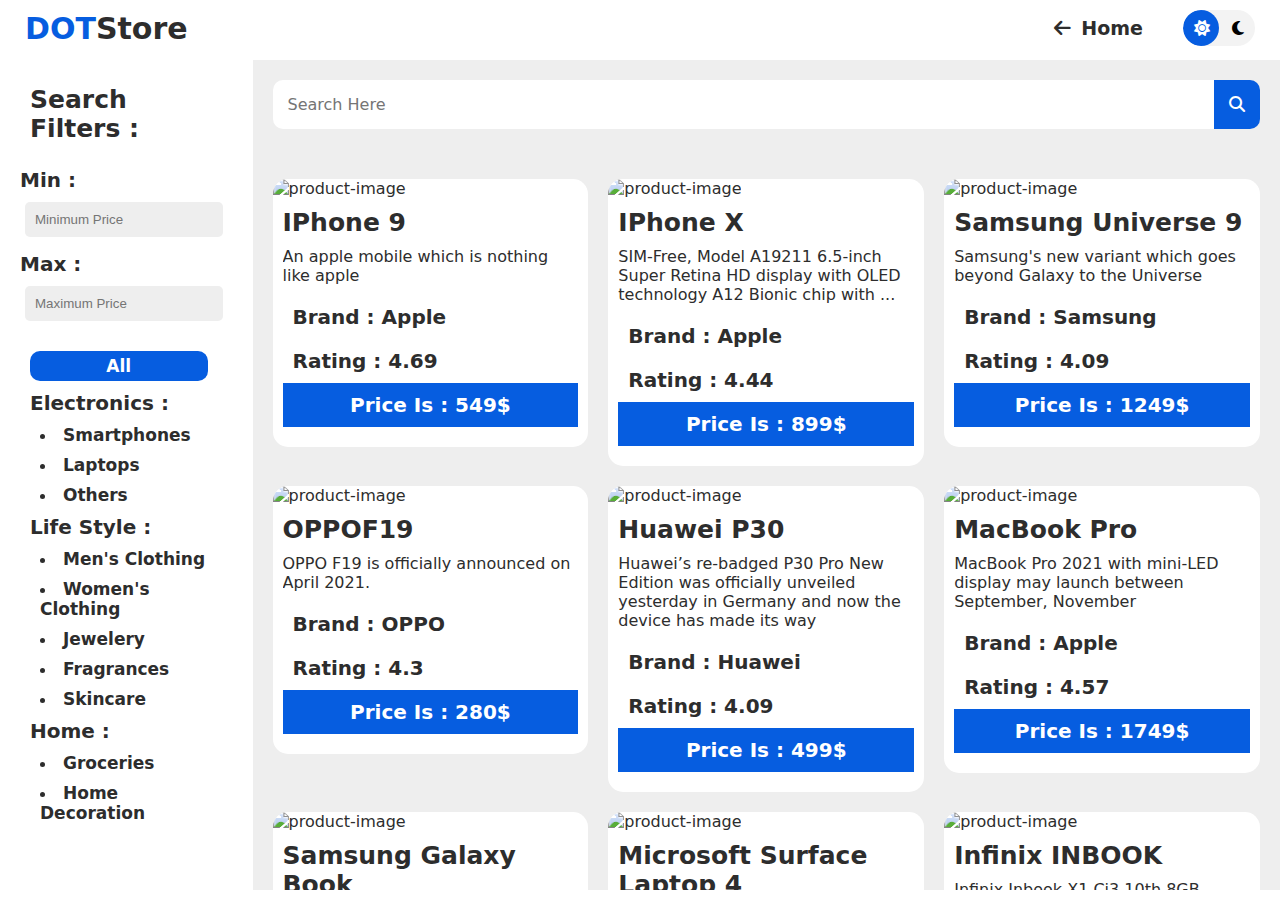
==== product.html @ b90bd502 "first commit" ====
<!DOCTYPE html>
<html data-theme="light">
  <head>
    <title>DOTStore | Our Products</title>
    <meta charset="UTF-8" />
    <meta name="viewport" content="width=device-width, initial-scale=1.0" />
    <meta name="description" content="NOVER MOHSEN" />
    <link rel="shortcut icon" href="assets/nover.png" type="image/x-icon" />
    <link rel="stylesheet" href="style/all.min.css" />
    <link rel="stylesheet" href="style/main.css" />
    <link rel="stylesheet" href="style/products.css" />
  </head>
  <body>
    <header>
      <div class="left-side">
        <h2><span>dot</span>Store</h2>
        <a class="bar" id="bar">
          <span></span>
          <span></span>
          <span></span>
        </a>
      </div>
      <div class="overlay" id="overlay"></div>
      <div class="right-side" id="right-side">
        <ul>
          <li>
            <a href="index.html"><i class="fa-solid fa-arrow-left"></i>home</a>
          </li>
          <li>
            <button class="toggle-btn" id="toggle-btn">
              <div class="toggle-content">
                <span class="light"><i class="fa-solid fa-sun"></i></span>
                <span class="dark"><i class="fa-solid fa-moon"></i></span>
              </div>
            </button>
          </li>
        </ul>
      </div>
    </header>
    <main>
      <aside id="aside-bar">
        <h3 class="title-side">search filters :</h3>
        <div class="range-side">
          <label for="min-price">min :</label>
          <input type="text" placeholder="minimum price" id="min-price" />
          <label for="max-price">max :</label>
          <input type="text" placeholder="maximum price" id="max-price" />
        </div>
        <div class="btns-side" id="btns-side">
          <ul>
            <li data-filter="all">all</li>
            <h4>electronics :</h4>
            <li data-filter="smartphones">smartphones</li>
            <li data-filter="laptops">laptops</li>
            <li data-filter="electronics">Others</li>
            <h4>life style :</h4>
            <li data-filter="men's clothing">men's clothing</li>
            <li data-filter="women's clothing">women's clothing</li>
            <li data-filter="jewelery">jewelery</li>
            <li data-filter="fragrances">fragrances</li>
            <li data-filter="skincare">skincare</li>
            <h4>home :</h4>
            <li data-filter="groceries">groceries</li>
            <li data-filter="home-decoration">home decoration</li>
          </ul>
        </div>
      </aside>
      <div class="container-side">
        <div class="seacrh-box">
          <button class="bar-btn" id="bar-btn">
            <i class="fa-solid fa-chart-bar"></i>
          </button>
          <div class="search-content">
            <input type="search" placeholder="Search Here" id="search-input" />
            <label for="search-input">
              <i class="fa-solid fa-magnifying-glass"></i
            ></label>
          </div>
        </div>
        <div class="product-container" id="products-container"></div>
      </div>
    </main>
    <script src="javascript-file/header.js"></script>
    <script src="javascript-file/products.js"></script>
  </body>
</html>
---- style/main.css ----
* {
  box-sizing: border-box;
  margin: 0;
  padding: 0;
}
html {
  scroll-behavior: smooth;
}
:root[data-theme="light"] {
  --main-color-blue: hsl(216.06deg 94.78% 45.1%);
  --main-color-inverted: #2d2d2d;
  --color-white: white;
  --color-overlay: #eee;
  --main-transition: 0.3s;
}
:root[data-theme="dark"] {
  --main-color-blue: hsl(216.06deg 94.78% 45.1%);
  --main-color-inverted: white;
  --color-white: #151515;
  --color-overlay: rgba(255, 255, 255, 0.05);
  --main-transition: 0.3s;
  color-scheme: light dark;
}
body {
  margin: 0;
  padding: 0;
  font-family: system-ui, "Open Sans", "Helvetica Neue", sans-serif;
  overflow-x: hidden;
  background-color: var(--color-white);
  transition: 0.3s;
}
ul li {
  list-style: none;
}
a {
  text-decoration: none;
}
input:focus {
  outline: none;
}
.app {
  position: relative;
}
.srollToTop-btn {
  font-size: 20px;
  position: fixed;
  right: 10px;
  bottom: 10px;
  padding: 10px 15px;
  background-color: var(--main-color-blue);
  color: var(--color-white);
  border: none;
  border-radius: 50%;
  z-index: 999;
  display: none;
  animation: show-out 1s linear;
  cursor: pointer;
}
.srollToTop-btn.active {
  display: block;
}
.container {
  margin: 0 auto;
  padding: 30px 20px;
  width: 85%;
}
@media (max-width: 750px) {
  .container {
    width: 100%;
  }
}
.title {
  width: fit-content;
  margin: 50px auto;
  font-size: 35px;
  color: var(--main-color-inverted);
  text-transform: capitalize;
  position: relative;
}
.title::before {
  content: "";
  position: absolute;
  top: -10%;
  left: -3%;
  height: 100%;
  width: 100%;
  background-color: var(--main-color-inverted);
}
.title h3 {
  position: relative;
  z-index: 99;
  color: var(--color-white);
  background-color: var(--main-color-blue);
  padding: 10px;
}
@media (max-width: 750px) {
  .title h3 {
    font-size: 23px;
  }
}

@keyframes show-out {
  0% {
    opacity: 0;
  }
  100% {
    opacity: 1;
  }
}

header {
  width: 100%;
  background-color: var(--color-white);
  padding: 10px 25px;
  display: flex;
  justify-content: space-evenly;
  align-items: center;
  position: fixed;
  top: 0;
  left: 0;
  z-index: 9999;
}
header.active {
  box-shadow: 2px 2px 4px 3px rgba(0, 0, 0, 0.064);
  animation: show-out 0.5s linear;
}
header .left-side {
  display: flex;
  align-items: center;
  gap: 20px;
}
header .left-side h2 {
  font-size: 30px;
  color: var(--main-color-inverted);
}
header .left-side h2 span {
  text-transform: uppercase;
  color: var(--main-color-blue);
}
.right-side ul a {
  color: white;
  font-size: 19px;
  font-weight: 600;
  text-transform: capitalize;
  position: relative;
  z-index: 1;
  padding: 5px 10px;
  border-radius: 5px;
  transition: var(--main-transition);
}
.right-side ul a i {
  margin-right: 10px;
}

.right-side ul a:hover {
  color: white;
  background-color: var(--main-color-blue);
}
.right-side ul a:active {
  color: white;
  background-color: var(--main-color-blue);
}

@media (min-width: 750px) {
  .right-side ul {
    display: flex;
    align-items: center;
    gap: 30px;
  }
  .right-side ul a {
    color: var(--main-color-inverted);
    font-size: 19px;
    font-weight: 600;
    text-transform: capitalize;
    position: relative;
    z-index: 1;
    padding: 5px 10px;
    border-radius: 5px;
    transition: var(--main-transition);
  }
  .right-side ul a:hover {
    color: white;
    background-color: var(--main-color-blue);
  }
}
.toggle-btn {
  all: unset;
  background-color: #f3f3f3;
  border-radius: 70px;
  overflow: hidden;
}
.toggle-btn .toggle-content {
  display: flex;
}
:is(.toggle-btn .toggle-content) .light,
.dark {
  padding: 5px 1px;
  flex: 1;
  position: relative;
  z-index: 99;
}
.toggle-btn .toggle-content .light {
  color: white;
}
.toggle-btn .toggle-content {
  position: relative;
}
.toggle-btn .toggle-content span i {
  padding: 5px 10px;
}
.toggle-btn .toggle-content::before {
  content: "";
  position: absolute;
  top: 0;
  left: 0;
  width: 50%;
  height: 100%;
  border-radius: 50%;
  background-color: var(--main-color-blue);
  z-index: 0;
  transition: 0.3s;
}
.toggle-btn.active .toggle-content::before {
  left: 50%;
}
.toggle-btn.active .light {
  color: black;
}
.toggle-btn.active .dark {
  color: white;
}

@media (max-width: 750px) {
  header .left-side {
    flex: 1;
  }
  .right-side {
    background-color: hsl(231.43deg 20.59% 13.33%);
    position: absolute;
    right: 0%;
    top: 0;
    width: 60%;
    height: 100vh;
    z-index: 999;
    display: none;
    animation: show-out-l 0.5s cubic-bezier(0.075, 0.82, 0.165, 1);
  }
  @keyframes show-out-l {
    0% {
      right: -100%;
    }
    100% {
      right: 0%;
    }
  }
  .right-side.active {
    display: block;
  }
  header .left-side .bar {
    width: 30px;
    height: 20px;
    display: flex;
    flex-direction: column;
    justify-content: space-between;
    cursor: pointer;
  }
  header .left-side .bar span {
    width: 100%;
    height: 4px;
    background-color: var(--main-color-inverted);
  }
  .right-side.active {
    display: block;
  }
  .right-side ul {
    padding: 40px;
  }
  .right-side ul li {
    margin-bottom: 30px;
  }
  .right-side ul li a {
    position: relative;
    color: white;
    font-size: 20px;
    text-transform: capitalize;
    padding: 5px 10px;
    transition: var(--main-transition);
  }
  .overlay {
    position: absolute;
    top: 0;
    left: o;
    width: 100%;
    height: 100vh;
    background-color: rgba(0, 0, 0, 0.444);
    display: none;
    transition: display 0.3s;
    z-index: 99;
  }
  .overlay.active {
    display: block;
  }
  .left-side {
    justify-content: space-between;
  }
}
---- style/products.css ----
.right-side {
  flex: 1;
}
.right-side ul {
  justify-content: flex-end;
}
header .btn {
  all: unset;
  color: var(--main-color-inverted);
  font-size: 19px;
  font-weight: 600;
  text-transform: capitalize;
  position: relative;
  z-index: 1;
  padding: 5px 10px;
  border-radius: 5px;
  transition: var(--main-transition);
}
header .btn:hover {
  background-color: var(--main-color-blue);
  color: white;
}
main {
  margin-top: 60px;
  width: 100%;
  height: calc(100vh - 70px);
  display: flex;
  align-items: flex-start;
  justify-content: flex-start;
}
main aside {
  height: 100%;
  overflow-y: scroll;
  margin: 0 0 20px 20px;
  padding-right: 30px;
  flex: 1;
}
main aside::-webkit-scrollbar {
  width: 10px;
}
main aside::-webkit-scrollbar-thumb {
  background-color: var(--color-overlay);
  border-radius: 20px;
}
main .title-side {
  font-size: 25px;
  margin: 25px 0 25px 10px;
  text-transform: capitalize;
  color: var(--main-color-inverted);
}
main .range-side label {
  display: block;
  font-size: 20px;
  font-weight: bolder;
  color: var(--main-color-inverted);
  text-transform: capitalize;
}
main .range-side label:last-of-type {
  margin-top: 15px;
}
main .range-side input {
  border: none;
  display: block;
  margin: 10px 5px;
  width: 100%;
  padding: 10px;
  background-color: var(--color-overlay);
  color: var(--main-color-inverted);
  border-radius: 5px;
}
main .range-side input::placeholder {
  text-transform: capitalize;
}
main .container-side {
  flex: 5;
}
main .btns-side {
  padding: 10px;
}
main .btns-side h4 {
  font-size: 20px;
  text-transform: capitalize;
  color: var(--main-color-inverted);
}

main .btns-side ul li {
  color: var(--main-color-inverted);
  font-weight: bolder;
  font-size: 17px;
  border-radius: 10px;
  margin: 10px 0;
  text-transform: capitalize;
  transition: var(--main-transition);
  cursor: pointer;
}
main .btns-side ul li.active {
  text-decoration: underline;
  color: var(--main-color-blue);
}
main .btns-side ul li:not(:first-child) {
  margin-left: 10px;
  list-style: disc;
  list-style-position: inside;
}
main .btns-side ul li:hover {
  transform: scale(1.01);
  text-decoration: underline;
}
main .btns-side ul li:first-child {
  width: 100%;
  text-align: center;
  background-color: var(--main-color-blue);
  color: white;
  padding: 5px;
}
main .container-side {
  overflow-y: scroll;
  margin-left: 5px;
  padding: 20px;
  width: 100%;
  height: 100%;
  background-color: var(--color-overlay);
}
main .container-side .seacrh-box {
  width: 100%;
  display: flex;
  justify-content: center;
  align-items: center;
  gap: 20px;
}
.bar-btn {
  all: unset;
  cursor: pointer;
  padding: 5px 10px;
  color: var(--main-color-blue);
  background-color: white;
  font-size: 23px;
  border-radius: 10px;
  display: none;
}
main .seacrh-box .search-content {
  width: 100%;
  display: flex;
  justify-content: center;
  align-items: center;
  border-radius: 10px;
  overflow: hidden;
}
.seacrh-box .search-content input {
  all: unset;
  padding: 15px;
  color: black;
  background-color: white;
}
main .seacrh-box .search-content input {
  width: 100%;
}
.seacrh-box .search-content label {
  background-color: var(--main-color-blue);
  color: white;
  padding: 15px;
}
@media (max-width: 870px) {
  main .container-side {
    flex: 3;
  }
  main {
    flex-direction: column;
  }
  main aside {
    width: 100%;
    height: 50%;
    flex: none;
    display: none;
    animation: move-out 0.3s linear;
  }
  main aside.active {
    display: block;
    animation: move-out 0.3s linear;
  }
  .bar-btn {
    display: block;
  }
}
@keyframes move-out {
  0% {
    height: 0;
  }
  100% {
    height: 50%;
  }
}
@media (max-width: 1050px) {
  main .container-side {
    flex: 4;
  }
}
.product-container {
  margin: 50px 0 4px;
  display: grid;
  grid-template-columns: repeat(auto-fill, minmax(300px, 1fr));
  gap: 20px;
}
.product-box {
  background-color: var(--color-white);
  border-radius: 15px;
  overflow: hidden;
  object-fit: contain;
  color: var(--main-color-inverted);
  transition: var(--main-transition);
  animation: showpru 0.3s linear;
  height: fit-content;
  padding-bottom: 20px;
}
.product-box:hover {
  transform: scale(1.04);
}
@keyframes showpru {
  0% {
    transform: scale(0);
    opacity: 0;
  }
  100% {
    transform: scale(1);
    opacity: 1;
  }
}
.product-box .image {
  width: 100%;
  max-height: 230px;
  overflow: hidden;
}
.product-box img {
  max-width: 100%;
  transition: var(--main-transition);
}
.product-box:hover img {
  transform: scale(1.1);
}
.product-box .content {
  padding: 0 10px;
}
.product-box .product-title {
  margin: 10px 0;
  font-size: 25px;
  text-transform: capitalize;
}
.product-box .description {
  max-width: 400px;
  overflow: hidden;
}
.product-box .data {
  margin-top: 10px;
  font-size: 20px;
  text-transform: capitalize;
  font-weight: bold;
}
.product-box .data span {
  display: inline-block;
  margin: 10px;
}
.product-box .data .price {
  flex: 1;
  background-color: var(--main-color-blue);
  color: white;
  padding: 10px;
  text-align: center;
}
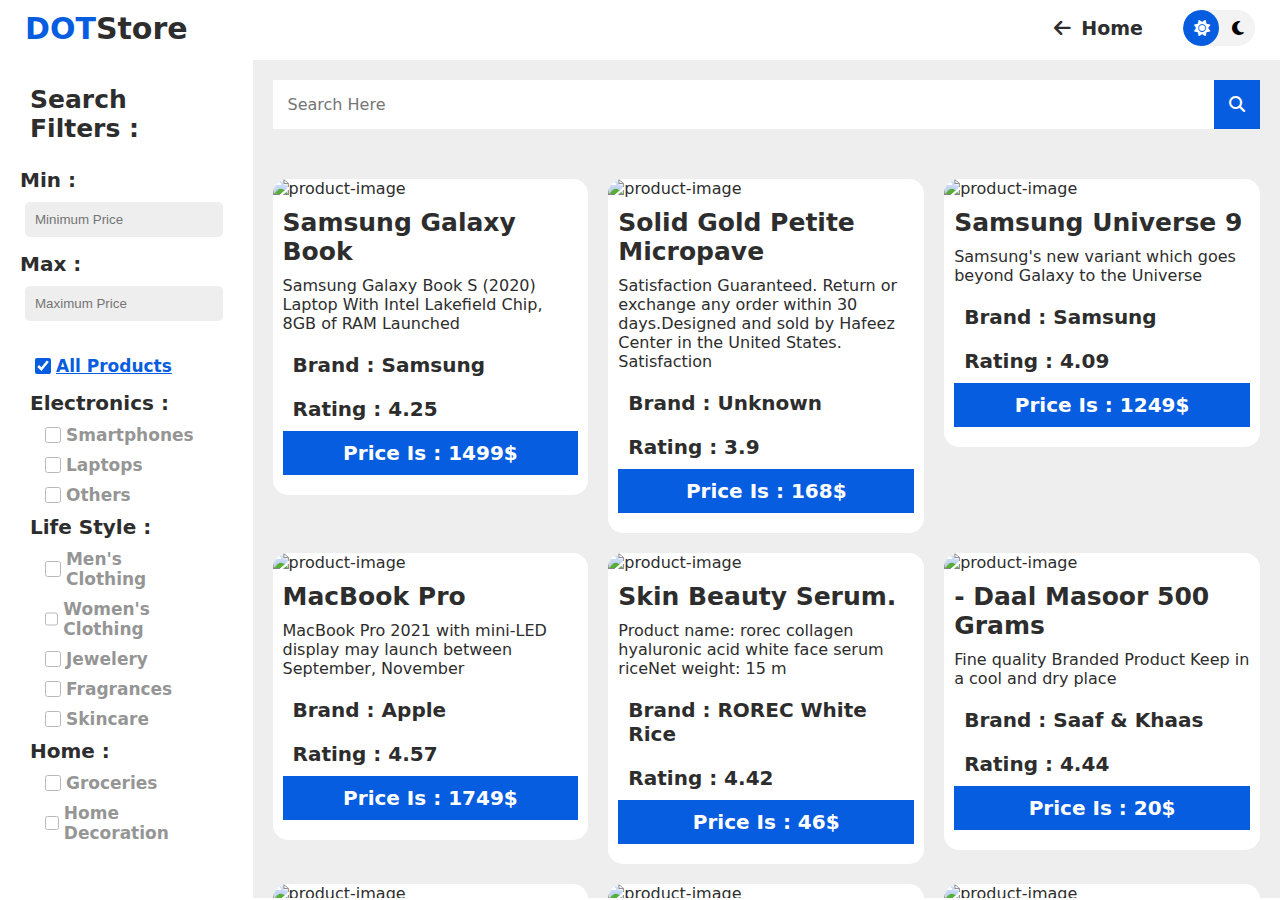
==== commit 0c1cbd9d: "clea" ====
--- a/product.html
+++ b/product.html
@@ -9,8 +9,10 @@
     <link rel="stylesheet" href="style/all.min.css" />
     <link rel="stylesheet" href="style/main.css" />
     <link rel="stylesheet" href="style/products.css" />
+    <link rel="stylesheet" href="style/preview.css" />
   </head>
   <body>
+    <section id="preview"></section>
     <header>
       <div class="left-side">
         <h2><span>dot</span>Store</h2>
@@ -42,26 +44,78 @@
         <h3 class="title-side">search filters :</h3>
         <div class="range-side">
           <label for="min-price">min :</label>
-          <input type="text" placeholder="minimum price" id="min-price" />
+          <input type="number" placeholder="minimum price" id="min-price" />
           <label for="max-price">max :</label>
-          <input type="text" placeholder="maximum price" id="max-price" />
+          <input type="number" placeholder="maximum price" id="max-price" />
         </div>
         <div class="btns-side" id="btns-side">
-          <ul>
-            <li data-filter="all">all</li>
+          <ul id="inputs">
+            <li>
+              <input type="checkbox" data-filter="all" id="all" checked /><label
+                for="all"
+                >all products</label
+              >
+            </li>
             <h4>electronics :</h4>
-            <li data-filter="smartphones">smartphones</li>
-            <li data-filter="laptops">laptops</li>
-            <li data-filter="electronics">Others</li>
+            <li>
+              <input
+                type="checkbox"
+                id="smartphones"
+                data-filter="smartphones"
+              /><label for="smartphones">smartphones</label>
+            </li>
+            <li>
+              <input type="checkbox" id="laptops" data-filter="laptops" /><label
+                for="laptops"
+                >laptops</label
+              >
+            </li>
+            <li>
+              <input
+                type="checkbox"
+                id="others"
+                data-filter="electronics"
+              /><label for="others">Others</label>
+            </li>
             <h4>life style :</h4>
-            <li data-filter="men's clothing">men's clothing</li>
-            <li data-filter="women's clothing">women's clothing</li>
-            <li data-filter="jewelery">jewelery</li>
-            <li data-filter="fragrances">fragrances</li>
-            <li data-filter="skincare">skincare</li>
+            <li>
+              <input
+                type="checkbox"
+                id="men's clothing"
+                data-filter="men's clothing"
+              /><label for="men's clothing">men's clothing</label>
+            </li>
+            <li>
+              <input
+                type="checkbox"
+                id="women's clothing"
+                data-filter="women's clothing"
+              /><label for="women's clothing">women's clothing</label>
+            </li>
+            <li>
+              <input type="checkbox" id="jewelery" data-filter="jewelery" />
+              <label for="jewelery">jewelery</label>
+            </li>
+            <li>
+              <input type="checkbox" id="fragrances" data-filter="fragrances" />
+              <label for="fragrances">fragrances</label>
+            </li>
+            <li>
+              <input type="checkbox" id="skincare" data-filter="skincare" />
+              <label for="skincare">skincare</label>
+            </li>
             <h4>home :</h4>
-            <li data-filter="groceries">groceries</li>
-            <li data-filter="home-decoration">home decoration</li>
+            <li>
+              <input type="checkbox" id="groceries" data-filter="groceries" />
+              <label for="groceries">groceries</label>
+            </li>
+            <li>
+              <input
+                type="checkbox"
+                id="home-decoration"
+                data-filter="home-decoration"
+              /><label for="home-decoration">home decoration</label>
+            </li>
           </ul>
         </div>
       </aside>
@@ -72,12 +126,16 @@
           </button>
           <div class="search-content">
             <input type="search" placeholder="Search Here" id="search-input" />
-            <label for="search-input">
-              <i class="fa-solid fa-magnifying-glass"></i
-            ></label>
+            <button id="btn-search">
+              <i class="fa-solid fa-magnifying-glass"></i>
+            </button>
+            <div class="search-values">
+              <ul id="search-result"></ul>
+            </div>
           </div>
         </div>
         <div class="product-container" id="products-container"></div>
+        <button class="top-btn" id="top-btn">go to top</button>
       </div>
     </main>
     <script src="javascript-file/header.js"></script>
--- a/style/main.css
+++ b/style/main.css
@@ -304,3 +304,17 @@
     justify-content: space-between;
   }
 }
+.spam {
+  grid-column-start: 1;
+  grid-column-end: 4;
+  padding: 10px;
+  font-size: 30px;
+  background-color: #ec0d0d;
+  border: 3px solid #f44336;
+  border-radius: 5px;
+  text-transform: capitalize;
+  color: white;
+  text-align: center;
+  position: relative;
+  animation: show-out 0.5s linear;
+}
--- a/style/products.css
+++ b/style/products.css
@@ -23,7 +23,7 @@
 main {
   margin-top: 60px;
   width: 100%;
-  height: calc(100vh - 70px);
+  height: calc(100vh - 62px);
   display: flex;
   align-items: flex-start;
   justify-content: flex-start;
@@ -72,6 +72,7 @@
   text-transform: capitalize;
 }
 main .container-side {
+  scroll-behavior: smooth;
   flex: 5;
 }
 main .btns-side {
@@ -82,8 +83,11 @@
   text-transform: capitalize;
   color: var(--main-color-inverted);
 }
-
 main .btns-side ul li {
+  display: flex;
+  justify-content: flex-start;
+  align-items: center;
+  gap: 5px;
   color: var(--main-color-inverted);
   font-weight: bolder;
   font-size: 17px;
@@ -93,14 +97,21 @@
   transition: var(--main-transition);
   cursor: pointer;
 }
-main .btns-side ul li.active {
+main .btns-side:has(input[data-filter="all"]:checked) li:not(:first-child) {
+  user-select: none;
+  opacity: 0.5;
+}
+main .btns-side ul li input {
+  accent-color: var(--main-color-blue);
+  width: 16px;
+  height: 16px;
+}
+main .btns-side ul li input:checked + label {
+  color: var(--main-color-blue);
   text-decoration: underline;
-  color: var(--main-color-blue);
 }
 main .btns-side ul li:not(:first-child) {
-  margin-left: 10px;
-  list-style: disc;
-  list-style-position: inside;
+  margin-left: 15px;
 }
 main .btns-side ul li:hover {
   transform: scale(1.01);
@@ -108,10 +119,8 @@
 }
 main .btns-side ul li:first-child {
   width: 100%;
-  text-align: center;
-  background-color: var(--main-color-blue);
-  color: white;
   padding: 5px;
+  color: var(--main-color-inverted);
 }
 main .container-side {
   overflow-y: scroll;
@@ -144,7 +153,8 @@
   justify-content: center;
   align-items: center;
   border-radius: 10px;
-  overflow: hidden;
+
+  position: relative;
 }
 .seacrh-box .search-content input {
   all: unset;
@@ -155,10 +165,48 @@
 main .seacrh-box .search-content input {
   width: 100%;
 }
-.seacrh-box .search-content label {
+.seacrh-box .search-content button {
+  all: unset;
+  cursor: pointer;
   background-color: var(--main-color-blue);
   color: white;
   padding: 15px;
+}
+.search-values {
+  width: 100%;
+  padding: 10px;
+  position: absolute;
+  top: 100%;
+  left: 0;
+  background-color: var(--color-white);
+  z-index: 9;
+  box-shadow: 0px 7px 5px 3px rgb(0 0 0 / 6%);
+  transition: var(--main-transition);
+  display: none;
+}
+.search-values:has(ul:empty) {
+  padding: 0;
+  box-shadow: none;
+}
+.search-values.active {
+  display: block;
+}
+.search-values ul li {
+  cursor: pointer;
+  padding: 10px;
+  border-bottom: 1px solid var(--color-overlay);
+  font-weight: bolder;
+  color: var(--main-color-inverted);
+  display: flex;
+  justify-content: space-between;
+  align-items: center;
+}
+.search-values ul li img {
+  width: 60px;
+  height: 40px;
+}
+.search-values ul li:hover {
+  background-color: var(--color-overlay);
 }
 @media (max-width: 870px) {
   main .container-side {
@@ -181,6 +229,10 @@
   .bar-btn {
     display: block;
   }
+  .search-values ul li img {
+    width: 40px;
+    height: 40px;
+  }
 }
 @keyframes move-out {
   0% {
@@ -202,6 +254,7 @@
   gap: 20px;
 }
 .product-box {
+  cursor: pointer;
   background-color: var(--color-white);
   border-radius: 15px;
   overflow: hidden;
@@ -217,11 +270,11 @@
 }
 @keyframes showpru {
   0% {
-    transform: scale(0);
+    transform: translateX(-10%);
     opacity: 0;
   }
   100% {
-    transform: scale(1);
+    transform: translateX(0%);
     opacity: 1;
   }
 }
@@ -266,3 +319,24 @@
   padding: 10px;
   text-align: center;
 }
+.top-btn {
+  border: none;
+  background-color: var(--color-white);
+  color: var(--main-color-inverted);
+  text-transform: capitalize;
+  font-size: 20px;
+  cursor: pointer;
+  width: 100%;
+  margin-top: 20px;
+  padding: 10px;
+  transition: var(--main-transition);
+  border-radius: 2px;
+  display: none;
+}
+.top-btn.active {
+  animation: showpru 0.3s linear;
+  display: block;
+}
+.top-btn:hover {
+  font-size: 21px;
+}
--- a/style/preview.css
+++ b/style/preview.css
@@ -0,0 +1,208 @@
+:root[data-theme="light"] {
+  --backgrond-color: #ecf7ff;
+}
+:root[data-theme="dark"] {
+  --backgrond-color: rgb(22 23 25);
+}
+.preview-container {
+  margin: 0 auto;
+  padding: 25px;
+  position: absolute;
+  top: 10px;
+  left: 10px;
+  right: 10px;
+  width: 98%;
+  min-height: 90vh;
+  z-index: 99999999999;
+  background-color: var(--backgrond-color);
+  border-radius: 10px;
+  display: flex;
+  justify-content: center;
+  flex-direction: column;
+  align-items: center;
+  box-shadow: 2px 2px 10px 0px rgb(0 0 0 / 25%);
+  animation: tran 0.2s linear;
+}
+@keyframes tran {
+  0% {
+    opacity: 0;
+  }
+  100% {
+    opacity: 1;
+  }
+}
+.delet-btn {
+  all: unset;
+  cursor: pointer;
+  position: absolute;
+  top: 10px;
+  right: 10px;
+  padding: 10px 15px;
+  border-radius: 50%;
+  background-color: rgba(0, 0, 0, 0.581);
+  color: white;
+  transition: 0.3s;
+  z-index: 9;
+}
+.delet-btn:hover {
+  background-color: black;
+}
+.preview-content {
+  width: 100%;
+  display: flex;
+  justify-content: space-between;
+  align-items: center;
+  gap: 20px;
+}
+@media (min-width: 1060px) {
+  :is(.preview-content) .preview-left-side,
+  .preview-right-side {
+    flex: 1;
+  }
+}
+@media (max-width: 750px) {
+  .preview-container {
+    top: 10px;
+  }
+  .preview-content {
+    flex-direction: column-reverse;
+    flex-wrap: wrap;
+  }
+  .first-text h3 {
+    font-size: 23px;
+  }
+}
+.text {
+  color: var(--main-color-inverted);
+}
+.first-text h3 {
+  margin: 0;
+  font-size: 30px;
+  margin-bottom: 10px;
+}
+.first-text p {
+  font-size: 17px;
+}
+.text-second {
+  margin: 30px 0;
+  display: flex;
+  justify-content: center;
+  align-items: center;
+  flex-wrap: wrap;
+  gap: 10px;
+}
+.text-second p {
+  flex: 1;
+  text-transform: capitalize;
+  text-align: center;
+  font-weight: bolder;
+  font-size: 18px;
+  color: white;
+  background-color: var(--main-color-blue);
+  padding: 15px;
+  border-radius: 3px;
+}
+.text-threed .price {
+  border-radius: 3px;
+  padding: 15px;
+  margin: 20px 0;
+  font-size: 22px;
+  font-weight: bolder;
+  background-color: #33568b;
+  color: white;
+  text-transform: capitalize;
+  text-align: center;
+}
+.text-threed .pay-btn {
+  border: none;
+  width: 100%;
+  text-transform: capitalize;
+  text-align: center;
+  font-weight: bolder;
+  font-size: 23px;
+  color: white;
+  background-color: var(--main-color-blue);
+  padding: 15px;
+  border-radius: 3px;
+  cursor: pointer;
+  transition: var(--main-transition);
+}
+.text-threed .pay-btn:hover {
+  scale: 1.02;
+  filter: saturate(2);
+}
+.preview-right-side {
+  position: relative;
+  display: flex;
+  flex-direction: column;
+  justify-content: space-between;
+  align-items: center;
+  gap: 15px;
+}
+.preview-right-side .image {
+  max-width: 100%;
+  max-height: 400px;
+  border-radius: 5px;
+  overflow: hidden;
+}
+.preview-right-side .image img {
+  max-width: 100%;
+  width: 100%;
+  transition: src 0.3s;
+}
+.preview-right-side .contaoner-images {
+  width: 100%;
+}
+.preview-right-side .images {
+  max-width: 100%;
+  display: flex;
+  flex-wrap: wrap;
+  align-items: center;
+  justify-content: center;
+  gap: 20px;
+}
+.preview-right-side .images img {
+  object-fit: cover;
+  flex: 1;
+  max-width: 100px;
+  max-height: 70px;
+  border: 5px solid #eee;
+  border-radius: 5px;
+  transition: 0.3s;
+  cursor: pointer;
+}
+.preview-right-side .images img.active {
+  border: 5px double var(--main-color-blue);
+}
+.related {
+  margin-top: 20px;
+  width: 100%;
+}
+.related h2 {
+  margin: 15px 0;
+  text-transform: capitalize;
+}
+.mini-products {
+  display: grid;
+  grid-template-columns: repeat(auto-fill, minmax(100px, 240px));
+  gap: 20px;
+  justify-content: center;
+}
+.related .mini-product {
+  cursor: pointer;
+  background-color: white;
+  padding: 10px;
+  display: flex;
+  flex-direction: column;
+}
+.related .image {
+  overflow: hidden;
+  width: 100%;
+  max-height: 100px;
+}
+.related div img {
+  width: 100%;
+}
+.related h4 {
+  text-align: center;
+}
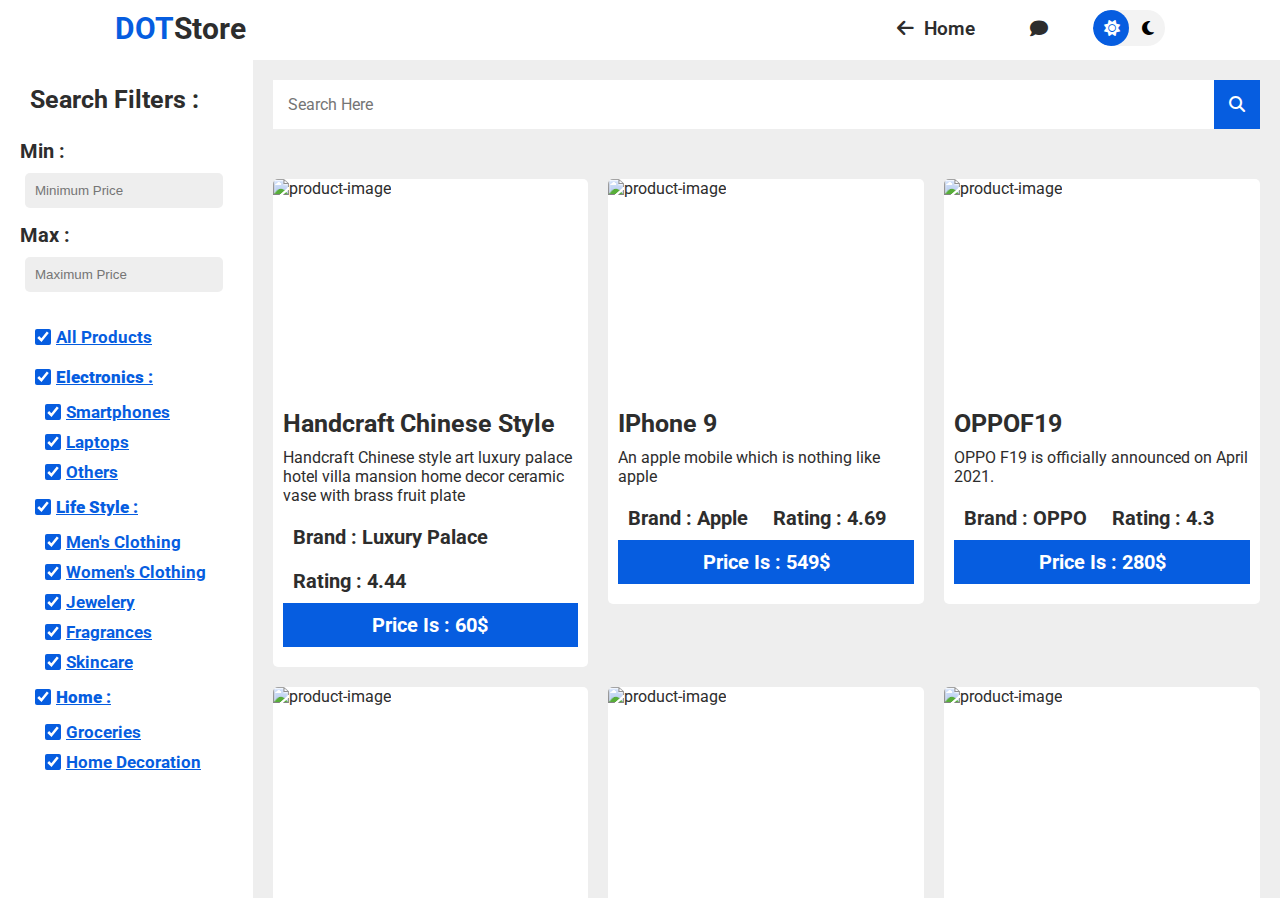
==== commit dfec37fc: "first commit" ====
--- a/product.html
+++ b/product.html
@@ -29,6 +29,11 @@
             <a href="index.html"><i class="fa-solid fa-arrow-left"></i>home</a>
           </li>
           <li>
+            <button id="reoprt-btn" class="reoprt-btn" title="Report Page">
+              <i class="fa-solid fa-comment"></i>
+            </button>
+          </li>
+          <li>
             <button class="toggle-btn" id="toggle-btn">
               <div class="toggle-content">
                 <span class="light"><i class="fa-solid fa-sun"></i></span>
@@ -51,38 +56,59 @@
         <div class="btns-side" id="btns-side">
           <ul id="inputs">
             <li>
+              <i class="fa-solid fa-square-minus minus" id="minus"></i>
               <input type="checkbox" data-filter="all" id="all" checked /><label
                 for="all"
                 >all products</label
               >
             </li>
-            <h4>electronics :</h4>
+            <h4>
+              <li>
+                <input type="checkbox" id="elec" data-filter="elec" checked />
+                <label for="elec">electronics :</label>
+              </li>
+            </h4>
             <li>
               <input
                 type="checkbox"
                 id="smartphones"
                 data-filter="smartphones"
+                checked
               /><label for="smartphones">smartphones</label>
             </li>
             <li>
-              <input type="checkbox" id="laptops" data-filter="laptops" /><label
-                for="laptops"
-                >laptops</label
-              >
+              <input
+                type="checkbox"
+                id="laptops"
+                data-filter="laptops"
+                checked
+              /><label for="laptops">laptops</label>
             </li>
             <li>
               <input
                 type="checkbox"
                 id="others"
                 data-filter="electronics"
+                checked
               /><label for="others">Others</label>
             </li>
-            <h4>life style :</h4>
+            <h4>
+              <li>
+                <input
+                  type="checkbox"
+                  id="life-style"
+                  data-filter="life-style"
+                  checked
+                />
+                <label for="life-style">life style :</label>
+              </li>
+            </h4>
             <li>
               <input
                 type="checkbox"
                 id="men's clothing"
                 data-filter="men's clothing"
+                checked
               /><label for="men's clothing">men's clothing</label>
             </li>
             <li>
@@ -90,23 +116,49 @@
                 type="checkbox"
                 id="women's clothing"
                 data-filter="women's clothing"
+                checked
               /><label for="women's clothing">women's clothing</label>
             </li>
             <li>
-              <input type="checkbox" id="jewelery" data-filter="jewelery" />
+              <input
+                type="checkbox"
+                id="jewelery"
+                data-filter="jewelery"
+                checked
+              />
               <label for="jewelery">jewelery</label>
             </li>
             <li>
-              <input type="checkbox" id="fragrances" data-filter="fragrances" />
+              <input
+                type="checkbox"
+                id="fragrances"
+                data-filter="fragrances"
+                checked
+              />
               <label for="fragrances">fragrances</label>
             </li>
             <li>
-              <input type="checkbox" id="skincare" data-filter="skincare" />
+              <input
+                type="checkbox"
+                id="skincare"
+                data-filter="skincare"
+                checked
+              />
               <label for="skincare">skincare</label>
             </li>
-            <h4>home :</h4>
-            <li>
-              <input type="checkbox" id="groceries" data-filter="groceries" />
+            <h4>
+              <li>
+                <input type="checkbox" id="home" data-filter="home" checked />
+                <label for="home">home :</label>
+              </li>
+            </h4>
+            <li>
+              <input
+                type="checkbox"
+                id="groceries"
+                data-filter="groceries"
+                checked
+              />
               <label for="groceries">groceries</label>
             </li>
             <li>
@@ -114,6 +166,7 @@
                 type="checkbox"
                 id="home-decoration"
                 data-filter="home-decoration"
+                checked
               /><label for="home-decoration">home decoration</label>
             </li>
           </ul>
@@ -138,6 +191,14 @@
         <button class="top-btn" id="top-btn">go to top</button>
       </div>
     </main>
+    <div class="container-lang" id="container-lang">
+      choose your language :
+      <button data-lang="english">english</button>
+      <button data-lang="arabic">arabic</button>
+    </div>
+  </div>
+  <div class="report-overlay" id="report-overlay"></div>
+  <div class="report-div" id="report-div-content"></div>
     <script src="javascript-file/header.js"></script>
     <script src="javascript-file/products.js"></script>
   </body>
--- a/style/main.css
+++ b/style/main.css
@@ -1,7 +1,15 @@
+@import url("https://fonts.googleapis.com/css2?family=Roboto:ital,wght@0,100;0,300;0,400;0,500;0,700;0,900;1,100;1,300;1,400;1,500;1,700;1,900&display=swap");
 * {
   box-sizing: border-box;
   margin: 0;
   padding: 0;
+}
+::-webkit-scrollbar {
+  width: 10px;
+}
+::-webkit-scrollbar-thumb {
+  background-color: var(--main-color-blue);
+  border-radius: 20px;
 }
 html {
   scroll-behavior: smooth;
@@ -12,6 +20,9 @@
   --color-white: white;
   --color-overlay: #eee;
   --main-transition: 0.3s;
+  --color-landing: #e6effc;
+  --report-background: white;
+  --report-inputs: #eee;
 }
 :root[data-theme="dark"] {
   --main-color-blue: hsl(216.06deg 94.78% 45.1%);
@@ -19,15 +30,19 @@
   --color-white: #151515;
   --color-overlay: rgba(255, 255, 255, 0.05);
   --main-transition: 0.3s;
+  --color-landing: #131c28;
+  --report-background: #262626;
+  --report-inputs: #333;
   color-scheme: light dark;
 }
+
 body {
   margin: 0;
   padding: 0;
-  font-family: system-ui, "Open Sans", "Helvetica Neue", sans-serif;
+  font-family: "Roboto", sans-serif;
   overflow-x: hidden;
   background-color: var(--color-white);
-  transition: 0.3s;
+  transition: var(--main-transition);
 }
 ul li {
   list-style: none;
@@ -41,23 +56,11 @@
 .app {
   position: relative;
 }
-.srollToTop-btn {
-  font-size: 20px;
-  position: fixed;
-  right: 10px;
-  bottom: 10px;
-  padding: 10px 15px;
-  background-color: var(--main-color-blue);
-  color: var(--color-white);
-  border: none;
-  border-radius: 50%;
-  z-index: 999;
-  display: none;
-  animation: show-out 1s linear;
-  cursor: pointer;
-}
-.srollToTop-btn.active {
-  display: block;
+.div-svg {
+  height: 100px;
+}
+svg {
+  fill: var(--color-landing);
 }
 .container {
   margin: 0 auto;
@@ -68,6 +71,32 @@
   .container {
     width: 100%;
   }
+  .div-svg {
+    height: 10px;
+  }
+}
+/* animations  */
+@keyframes show-out {
+  0% {
+    opacity: 0;
+  }
+  100% {
+    opacity: 1;
+  }
+}
+.srollToTop-btn {
+  font-size: 20px;
+  position: fixed;
+  right: -100%;
+  bottom: 10px;
+  padding: 11px 15px;
+  background-color: var(--main-color-blue);
+  color: var(--color-white);
+  border: none;
+  border-radius: 50%;
+  z-index: 999;
+  cursor: pointer;
+  transition: var(--main-transition);
 }
 .title {
   width: fit-content;
@@ -98,31 +127,20 @@
     font-size: 23px;
   }
 }
-
-@keyframes show-out {
-  0% {
-    opacity: 0;
-  }
-  100% {
-    opacity: 1;
-  }
-}
-
 header {
-  width: 100%;
-  background-color: var(--color-white);
-  padding: 10px 25px;
-  display: flex;
-  justify-content: space-evenly;
+  display: flex;
+  justify-content: space-between;
   align-items: center;
   position: fixed;
   top: 0;
   left: 0;
   z-index: 9999;
+  padding: 10px 9%;
+  width: 100%;
+  background-color: var(--color-white);
 }
 header.active {
   box-shadow: 2px 2px 4px 3px rgba(0, 0, 0, 0.064);
-  animation: show-out 0.5s linear;
 }
 header .left-side {
   display: flex;
@@ -138,20 +156,11 @@
   color: var(--main-color-blue);
 }
 .right-side ul a {
-  color: white;
-  font-size: 19px;
-  font-weight: 600;
-  text-transform: capitalize;
-  position: relative;
-  z-index: 1;
-  padding: 5px 10px;
   border-radius: 5px;
-  transition: var(--main-transition);
 }
 .right-side ul a i {
   margin-right: 10px;
 }
-
 .right-side ul a:hover {
   color: white;
   background-color: var(--main-color-blue);
@@ -160,7 +169,6 @@
   color: white;
   background-color: var(--main-color-blue);
 }
-
 @media (min-width: 750px) {
   .right-side ul {
     display: flex;
@@ -172,10 +180,7 @@
     font-size: 19px;
     font-weight: 600;
     text-transform: capitalize;
-    position: relative;
-    z-index: 1;
-    padding: 5px 10px;
-    border-radius: 5px;
+    padding: 7px 10px;
     transition: var(--main-transition);
   }
   .right-side ul a:hover {
@@ -188,6 +193,7 @@
   background-color: #f3f3f3;
   border-radius: 70px;
   overflow: hidden;
+  cursor: pointer;
 }
 .toggle-btn .toggle-content {
   display: flex;
@@ -229,32 +235,43 @@
 .toggle-btn.active .dark {
   color: white;
 }
-
+.reoprt-btn {
+  background: none;
+  border: none;
+  border-radius: 5px;
+  display: flex;
+  align-items: center;
+  justify-content: center;
+  gap: 10px;
+  padding: 7px 15px;
+  text-transform: capitalize;
+  color: var(--main-color-inverted);
+  font-size: 18px;
+  cursor: pointer;
+  transition: var(--main-transition);
+}
+.reoprt-btn:hover {
+  background-color: var(--main-color-blue);
+  color: white;
+}
 @media (max-width: 750px) {
+  header .reoprt-btn {
+    text-align: center;
+    color: white;
+    font-size: 24px;
+  }
   header .left-side {
     flex: 1;
   }
   .right-side {
     background-color: hsl(231.43deg 20.59% 13.33%);
     position: absolute;
-    right: 0%;
+    right: -100%;
     top: 0;
     width: 60%;
     height: 100vh;
     z-index: 999;
-    display: none;
-    animation: show-out-l 0.5s cubic-bezier(0.075, 0.82, 0.165, 1);
-  }
-  @keyframes show-out-l {
-    0% {
-      right: -100%;
-    }
-    100% {
-      right: 0%;
-    }
-  }
-  .right-side.active {
-    display: block;
+    transition: var(--main-transition);
   }
   header .left-side .bar {
     width: 30px;
@@ -279,7 +296,6 @@
     margin-bottom: 30px;
   }
   .right-side ul li a {
-    position: relative;
     color: white;
     font-size: 20px;
     text-transform: capitalize;
@@ -289,13 +305,12 @@
   .overlay {
     position: absolute;
     top: 0;
-    left: o;
+    left: 0;
     width: 100%;
     height: 100vh;
     background-color: rgba(0, 0, 0, 0.444);
+    z-index: 99;
     display: none;
-    transition: display 0.3s;
-    z-index: 99;
   }
   .overlay.active {
     display: block;
@@ -315,6 +330,255 @@
   text-transform: capitalize;
   color: white;
   text-align: center;
-  position: relative;
   animation: show-out 0.5s linear;
 }
+.report-section {
+  margin: 0 auto;
+  padding: 20px;
+  width: 40%;
+  min-height: 90vh;
+  position: fixed;
+  top: 20px;
+  left: -100%;
+  z-index: 99999999;
+  background-color: var(--report-background);
+  box-shadow: 0px 0px 6px 0px rgb(0 0 0 / 26%);
+  border-radius: 5px;
+  transition: var(--main-transition);
+}
+.report-section[data-lang="english"] {
+  direction: ltr;
+}
+.report-section[data-lang="arabic"] {
+  direction: rtl;
+}
+.report-section .left-btn {
+  all: unset;
+  cursor: pointer;
+  padding: 8px 10px;
+  background-color: var(--main-color-blue);
+  border-radius: 50%;
+  color: white;
+}
+.container-lang {
+  display: flex;
+  align-items: center;
+  justify-content: center;
+  flex-wrap: wrap;
+  text-transform: capitalize;
+  gap: 10px;
+  padding: 20px;
+  position: fixed;
+  top: 50%;
+  left: -100%;
+  translate: -50% -50%;
+  background-color: var(--report-background);
+  transition: var(--main-transition);
+  z-index: 9999999;
+  border: 10px solid var(--report-inputs);
+}
+.container-lang.active {
+  left: 50%;
+}
+.container-lang button {
+  flex: 1;
+  padding: 15px 20px;
+  font-size: 20px;
+  background-color: var(--main-color-blue);
+  color: white;
+  border: none;
+  text-transform: capitalize;
+  cursor: pointer;
+  transition: 0.3s;
+}
+.container-lang button:hover {
+  background-color: hsl(216, 97%, 38%);
+}
+.report-overlay {
+  position: fixed;
+  left: 0;
+  top: 0;
+  right: 0;
+  bottom: 0;
+  background-color: rgba(0, 0, 0, 0.6);
+  z-index: 9999;
+  opacity: 0;
+  display: none;
+  transition: var(--main-transition);
+}
+.report-overlay.active {
+  opacity: 1;
+  display: block;
+}
+.rating-rang {
+  display: none;
+}
+.report-section.active {
+  left: 0;
+  right: 0;
+}
+.report-section .top-side {
+  display: flex;
+  justify-content: space-between;
+  align-items: center;
+}
+.report-section .top-side h1 span {
+  text-transform: uppercase;
+  color: var(--main-color-blue);
+}
+.report-section .top-side h3 {
+  font-size: 20px;
+  text-transform: capitalize;
+  text-align: center;
+  color: var(--main-color-inverted);
+}
+.delet-btn-report {
+  all: unset;
+  cursor: pointer;
+  padding: 10px 13px;
+  border-radius: 50%;
+  background-color: rgba(0, 0, 0, 0.581);
+  color: white;
+  transition: 0.3s;
+}
+.delet-btn:hover {
+  background-color: black;
+}
+.middle-side {
+  margin-top: 30px;
+}
+.middle-side .inputs-container > div {
+  margin: 20px 0;
+}
+.middle-side .first-side {
+  display: flex;
+  flex-wrap: wrap;
+  gap: 20px;
+}
+.middle-side .inputs-container input {
+  border: none;
+  border-radius: 1px;
+  flex: 1;
+  padding: 10px;
+  transition: 0.1s linear;
+  font-size: 18px;
+  background-color: var(--report-inputs);
+  color: var(--main-color-inverted);
+}
+.middle-side .inputs-container input:focus {
+  margin-top: -4px;
+  border-bottom: 4px solid hsla(216, 95%, 45%, 0.8);
+}
+.middle-side .inputs-container input::placeholder {
+  text-transform: capitalize;
+}
+.second-side input {
+  width: 100%;
+}
+.middle-side .third-side {
+  width: 100%;
+  display: flex;
+  flex-direction: column;
+  gap: 20px;
+}
+.middle-side .third-side select {
+  text-transform: capitalize;
+  font-size: 17px;
+  border: none;
+  outline: none;
+  border-radius: 1px;
+  padding: 15px;
+  transition: 0.1s;
+  background-color: var(--report-inputs);
+  color: var(--main-color-inverted);
+}
+.middle-side .third-side select:focus {
+  margin-top: -4px;
+  border-bottom: 4px solid hsla(216, 95%, 45%, 0.8);
+}
+.rating-side .rating-stars {
+  display: flex;
+  justify-content: center;
+  align-items: center;
+  gap: 5px;
+}
+.rating-side .rating-stars li {
+  width: 40px;
+  height: 40px;
+  cursor: pointer;
+}
+.rating-side .rating-stars li svg {
+  fill: #f57f17;
+}
+.middle-side .text-input textarea {
+  resize: none;
+  border: none;
+  outline: none;
+  width: 100%;
+  height: 200px;
+  padding: 10px;
+  font-size: 17px;
+  transition: 0.1s;
+  background-color: var(--report-inputs);
+  color: var(--main-color-inverted);
+}
+.middle-side .text-input textarea:focus {
+  margin-top: -4px;
+  border-bottom: 4px solid hsla(216, 95%, 45%, 0.8);
+}
+.middle-side .buttons-side button {
+  width: 100%;
+  border: none;
+  border-radius: 5px;
+  text-transform: capitalize;
+  background-color: black;
+  color: white;
+  padding: 15px;
+  font-size: 23px;
+  cursor: pointer;
+  opacity: 0.8;
+  transition: var(--main-transition);
+}
+.middle-side .buttons-side button:hover {
+  opacity: 1;
+}
+.report-section .detils {
+  display: flex;
+  justify-content: center;
+  align-items: center;
+}
+.report-section .cont {
+  text-transform: capitalize;
+  text-align: center;
+  line-height: 2rem;
+}
+.report-section .cont h1 {
+  font-size: 35px;
+  margin: 20px;
+}
+.report-section .cont h2 {
+  font-size: 25px;
+  margin: 20px;
+}
+.report-section .cont span {
+  background-color: cornflowerblue;
+  color: white;
+  padding: 4px;
+}
+.report-section .cont img {
+  display: block;
+  margin: 10px auto;
+  width: 100px;
+  max-width: 100%;
+}
+@media (max-width: 950px) {
+  .report-section {
+    width: 100%;
+  }
+  .report-section .cont {
+    line-height: normal;
+  }
+  .report-section .cont h2 {
+    font-size: 20px;
+  }
+}
--- a/style/products.css
+++ b/style/products.css
@@ -95,11 +95,14 @@
   margin: 10px 0;
   text-transform: capitalize;
   transition: var(--main-transition);
-  cursor: pointer;
-}
-main .btns-side:has(input[data-filter="all"]:checked) li:not(:first-child) {
   user-select: none;
-  opacity: 0.5;
+  cursor: pointer;
+}
+.minus {
+  color: var(--main-color-blue);
+  display: none;
+  width: 16px;
+  height: 16px;
 }
 main .btns-side ul li input {
   accent-color: var(--main-color-blue);
@@ -217,10 +220,11 @@
   }
   main aside {
     width: 100%;
+    flex: none;
+    animation: move-out 0.3s linear;
     height: 50%;
-    flex: none;
     display: none;
-    animation: move-out 0.3s linear;
+    margin: 10px;
   }
   main aside.active {
     display: block;
@@ -254,15 +258,15 @@
   gap: 20px;
 }
 .product-box {
+  height: fit-content;
   cursor: pointer;
   background-color: var(--color-white);
-  border-radius: 15px;
+  border-radius: 5px;
   overflow: hidden;
   object-fit: contain;
   color: var(--main-color-inverted);
   transition: var(--main-transition);
   animation: showpru 0.3s linear;
-  height: fit-content;
   padding-bottom: 20px;
 }
 .product-box:hover {
@@ -280,11 +284,14 @@
 }
 .product-box .image {
   width: 100%;
+  height: 220px;
   max-height: 230px;
   overflow: hidden;
 }
 .product-box img {
-  max-width: 100%;
+  width: 100%;
+  height: 100%;
+  object-fit: contain;
   transition: var(--main-transition);
 }
 .product-box:hover img {
--- a/style/preview.css
+++ b/style/preview.css
@@ -12,7 +12,7 @@
   left: 10px;
   right: 10px;
   width: 98%;
-  min-height: 90vh;
+  min-height: 100vh;
   z-index: 99999999999;
   background-color: var(--backgrond-color);
   border-radius: 10px;
@@ -140,15 +140,13 @@
   gap: 15px;
 }
 .preview-right-side .image {
-  max-width: 100%;
-  max-height: 400px;
+  height: 300px;
   border-radius: 5px;
   overflow: hidden;
 }
 .preview-right-side .image img {
-  max-width: 100%;
-  width: 100%;
-  transition: src 0.3s;
+  width: 100%;
+  height: 100%;
 }
 .preview-right-side .contaoner-images {
   width: 100%;
@@ -179,12 +177,13 @@
   width: 100%;
 }
 .related h2 {
+  color: var(--main-color-inverted);
   margin: 15px 0;
   text-transform: capitalize;
 }
 .mini-products {
   display: grid;
-  grid-template-columns: repeat(auto-fill, minmax(100px, 240px));
+  grid-template-columns: repeat(auto-fill, minmax(250px, 1fr));
   gap: 20px;
   justify-content: center;
 }
@@ -196,13 +195,18 @@
   flex-direction: column;
 }
 .related .image {
+  position: relative;
   overflow: hidden;
   width: 100%;
-  max-height: 100px;
+  max-height: 200px;
+  height: 190px;
 }
 .related div img {
   width: 100%;
+  height: 100%;
+  object-fit: contain;
 }
 .related h4 {
-  text-align: center;
-}
+  margin-top: 10px;
+  text-align: center;
+}
